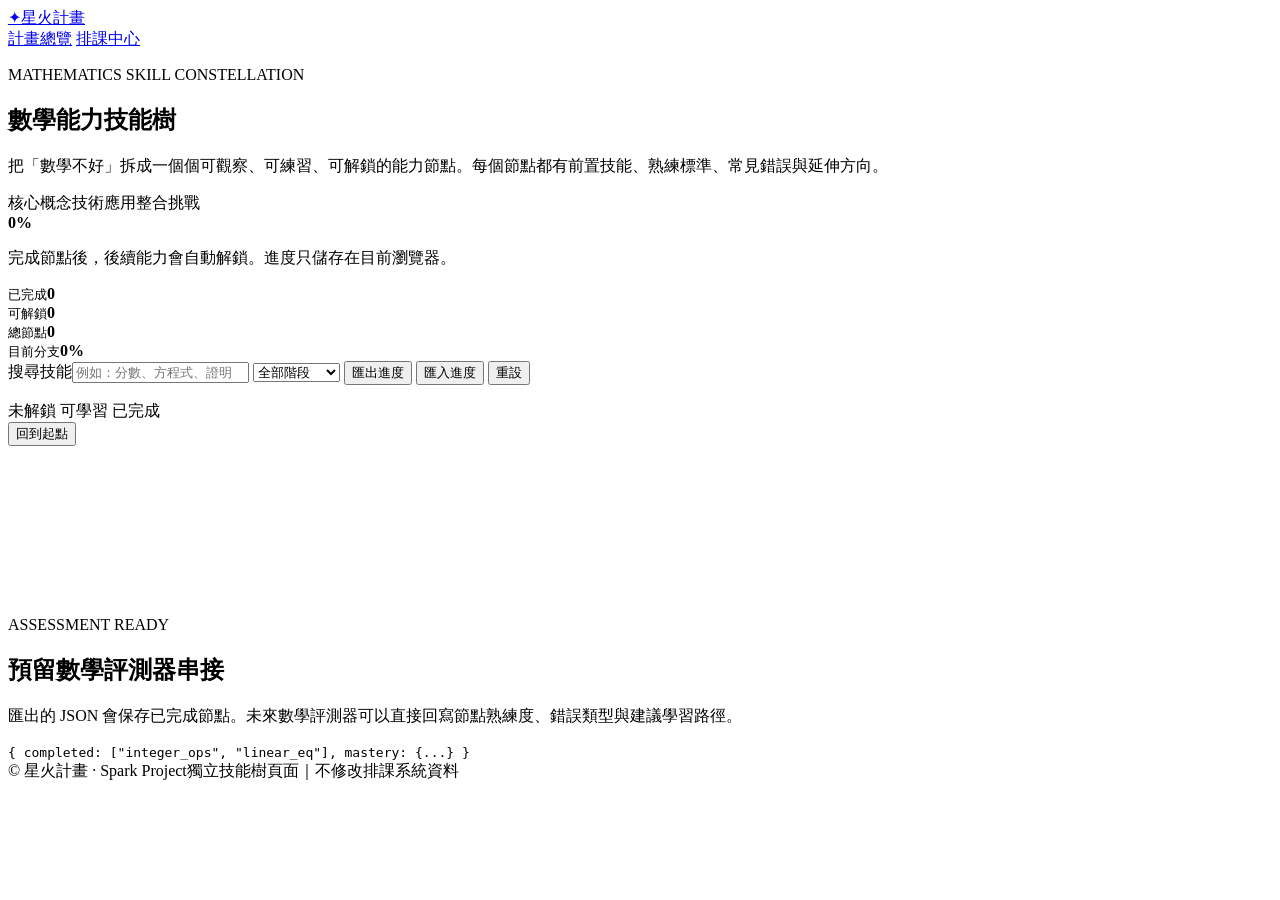
==== math-tree/index.html @ f51cfc93 "Add standalone mathematics skill tree page" ====
<!doctype html>
<html lang="zh-Hant">
<head>
  <meta charset="utf-8">
  <meta name="viewport" content="width=device-width,initial-scale=1,viewport-fit=cover">
  <meta name="theme-color" content="#070a19">
  <meta name="description" content="星火計畫數學能力技能樹：探索、解鎖並記錄每一項數學細能力。">
  <title>數學能力技能樹｜星火計畫</title>
  <link rel="stylesheet" href="./skill-tree.css">
</head>
<body>
  <div class="stars" aria-hidden="true"></div>
  <header>
    <a class="brand" href="../plans/"><span class="brand-mark">✦</span><span>星火計畫</span></a>
    <nav>
      <a href="../plans/">計畫總覽</a>
      <a href="../" target="_blank" rel="noopener">排課中心</a>
    </nav>
  </header>

  <main>
    <section class="hero">
      <div>
        <p class="eyebrow">MATHEMATICS SKILL CONSTELLATION</p>
        <h1>數學能力技能樹</h1>
        <p class="lead">把「數學不好」拆成一個個可觀察、可練習、可解鎖的能力節點。每個節點都有前置技能、熟練標準、常見錯誤與延伸方向。</p>
        <div class="legend" aria-label="技能節點類型">
          <span data-type="core">核心</span><span data-type="concept">概念</span><span data-type="technique">技術</span><span data-type="application">應用</span><span data-type="boss">整合挑戰</span>
        </div>
      </div>
      <aside class="hero-panel">
        <div class="orb"><i></i><i></i><strong id="heroProgress">0%</strong></div>
        <p>完成節點後，後續能力會自動解鎖。進度只儲存在目前瀏覽器。</p>
      </aside>
    </section>

    <section class="dashboard" aria-label="技能樹控制面板">
      <div class="stats">
        <article><small>已完成</small><strong id="doneCount">0</strong></article>
        <article><small>可解鎖</small><strong id="openCount">0</strong></article>
        <article><small>總節點</small><strong id="totalCount">0</strong></article>
        <article><small>目前分支</small><strong id="branchProgress">0%</strong></article>
      </div>
      <div class="controls">
        <label class="search"><span>搜尋技能</span><input id="searchInput" type="search" placeholder="例如：分數、方程式、證明、機率"></label>
        <select id="gradeFilter" aria-label="學習階段篩選">
          <option value="all">全部階段</option>
          <option value="小學">小學基礎</option>
          <option value="國中">國中</option>
          <option value="高中">高中</option>
          <option value="競賽">競賽與進階</option>
        </select>
        <button id="exportBtn" type="button">匯出進度</button>
        <button id="importBtn" type="button">匯入進度</button>
        <input id="importFile" type="file" accept="application/json" hidden>
        <button id="resetBtn" class="danger" type="button">重設</button>
      </div>
    </section>

    <section class="branch-nav-wrap">
      <div id="branchNav" class="branch-nav" role="tablist" aria-label="數學技能分支"></div>
      <p id="branchSummary" class="branch-summary"></p>
    </section>

    <section class="tree-shell">
      <div class="tree-toolbar">
        <div><span class="status-dot locked"></span>未解鎖 <span class="status-dot open"></span>可學習 <span class="status-dot complete"></span>已完成</div>
        <button id="centerTree" type="button">回到起點</button>
      </div>
      <div id="treeViewport" class="tree-viewport" tabindex="0" aria-label="可水平捲動的數學技能樹">
        <div id="treeSurface" class="tree-surface">
          <svg id="connections" aria-hidden="true"></svg>
          <div id="treeGrid" class="tree-grid"></div>
        </div>
      </div>
    </section>

    <section class="integration-note">
      <div>
        <p class="eyebrow">ASSESSMENT READY</p>
        <h2>預留數學評測器串接</h2>
        <p>匯出的 JSON 會保存已完成節點。未來數學評測器可以直接回寫節點熟練度、錯誤類型與建議學習路徑。</p>
      </div>
      <code>{ completed: ["integer_ops", "linear_eq"], mastery: {...} }</code>
    </section>
  </main>

  <dialog id="skillDialog">
    <form method="dialog" class="dialog-card">
      <button class="dialog-close" value="cancel" aria-label="關閉">✕</button>
      <div class="dialog-head">
        <span id="dialogIcon" class="skill-glyph"></span>
        <div><p id="dialogMeta" class="eyebrow"></p><h2 id="dialogTitle"></h2><p id="dialogDesc"></p></div>
      </div>
      <div class="dialog-grid">
        <section><h3>熟練標準</h3><ul id="masteryList"></ul></section>
        <section><h3>常見卡點</h3><ul id="errorList"></ul></section>
        <section><h3>前置節點</h3><div id="prereqList" class="chip-list"></div></section>
        <section><h3>解鎖後續</h3><div id="unlockList" class="chip-list"></div></section>
      </div>
      <div class="example-box"><small>範例任務</small><strong id="exampleText"></strong></div>
      <div class="dialog-actions">
        <span id="lockMessage"></span>
        <button id="completeBtn" type="button">標記為已完成</button>
      </div>
    </form>
  </dialog>

  <footer><span>© 星火計畫 · Spark Project</span><span>獨立技能樹頁面｜不修改排課系統資料</span></footer>
  <script src="./skill-tree.js"></script>
</body>
</html>
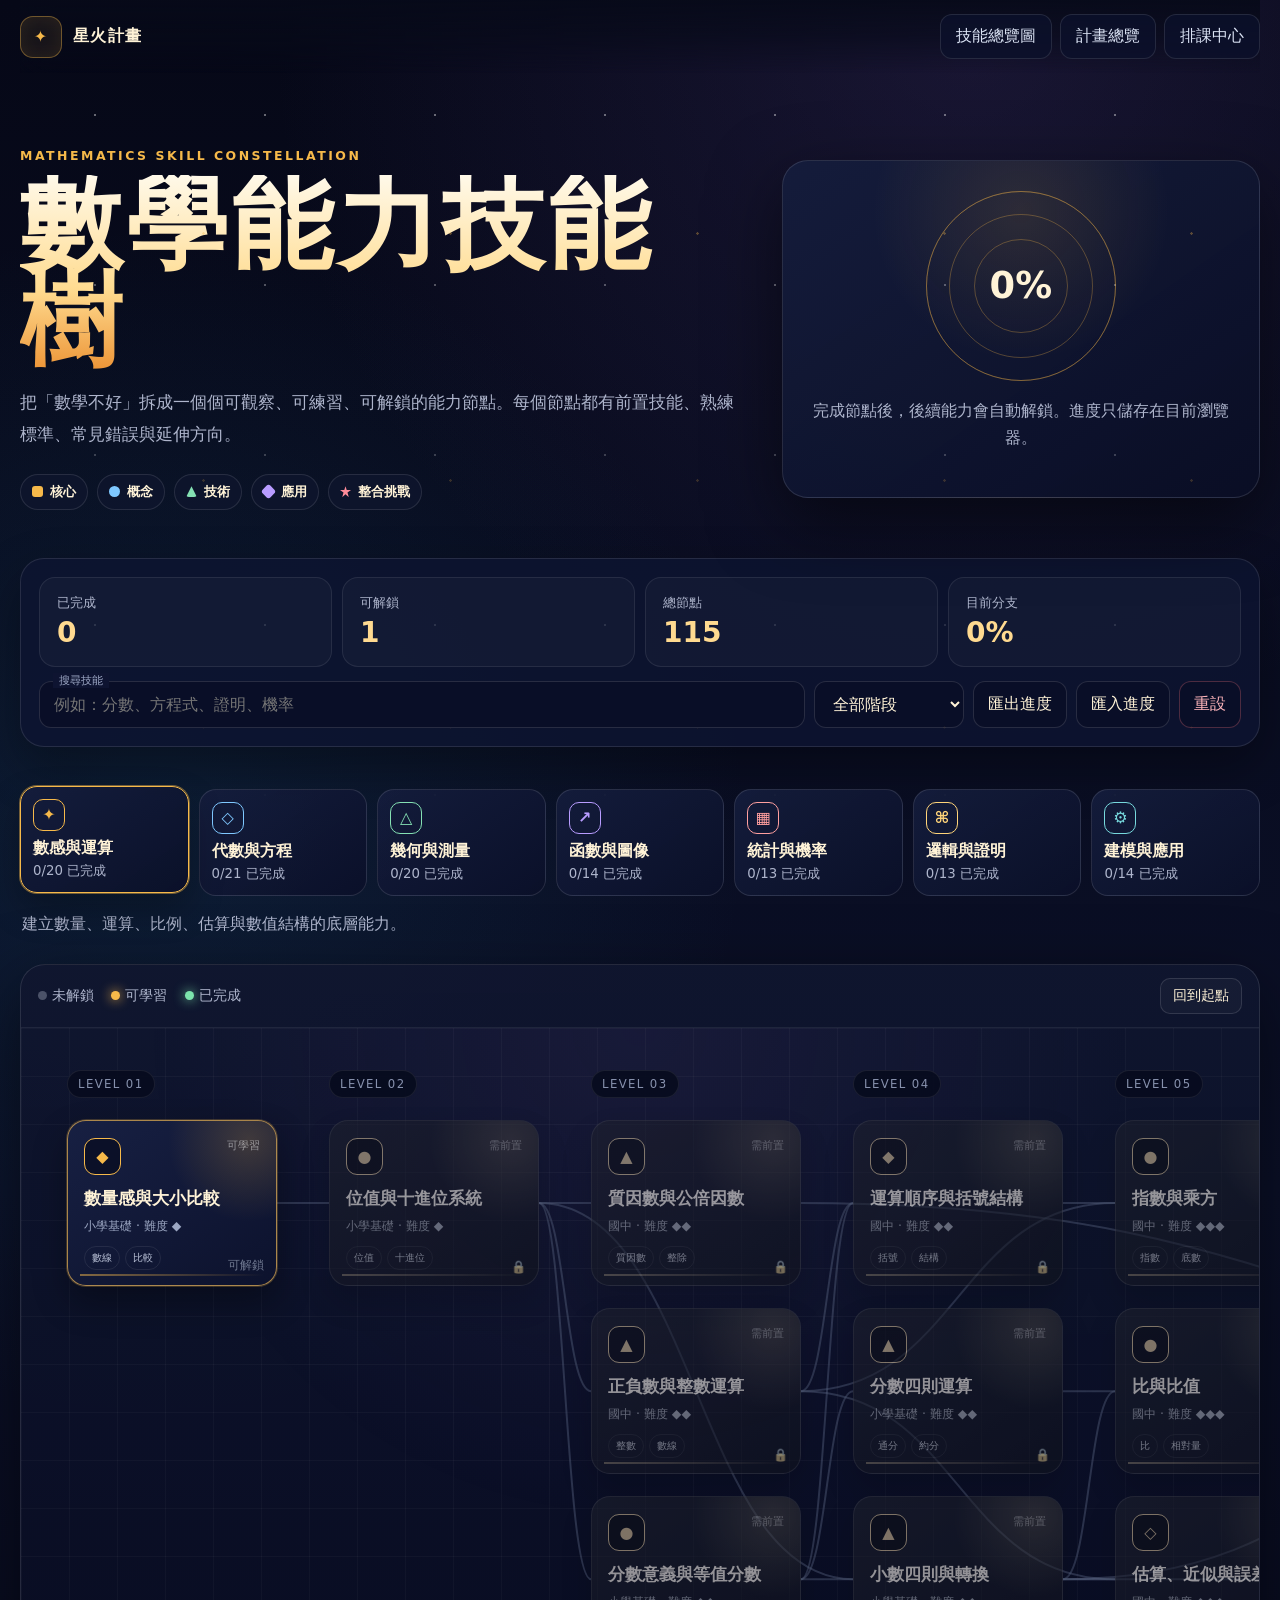
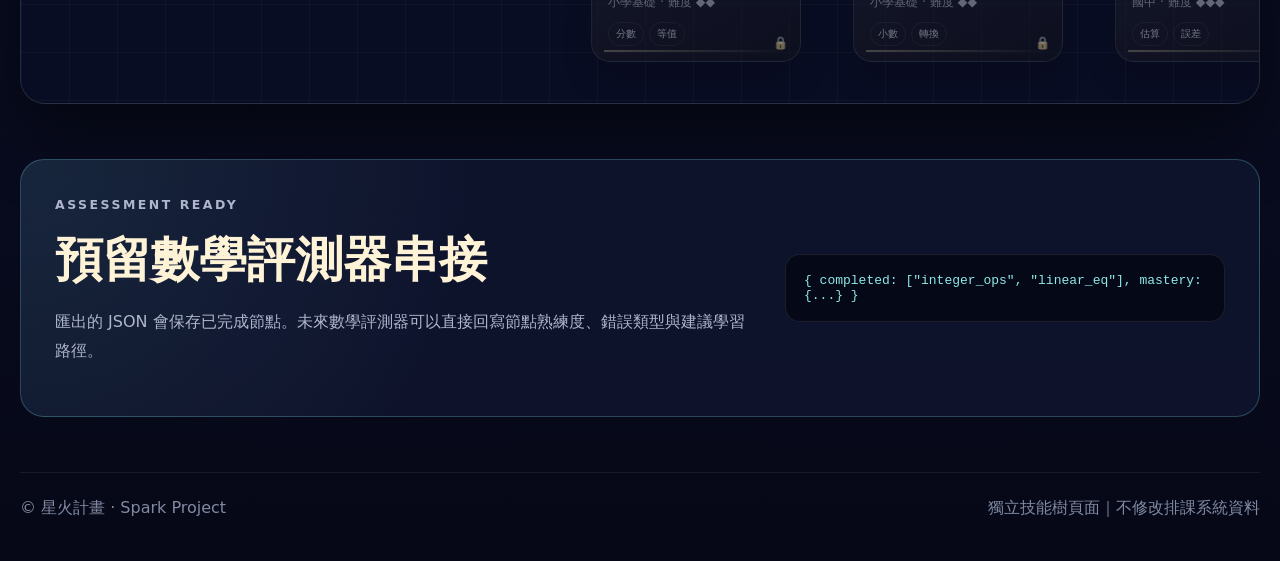
==== commit ce84ba5b: "Link mathematics skill overview from interactive tree" ====
--- a/math-tree/index.html
+++ b/math-tree/index.html
@@ -13,6 +13,7 @@
   <header>
     <a class="brand" href="../plans/"><span class="brand-mark">✦</span><span>星火計畫</span></a>
     <nav>
+      <a href="./overview.html">技能總覽圖</a>
       <a href="../plans/">計畫總覽</a>
       <a href="../" target="_blank" rel="noopener">排課中心</a>
     </nav>
--- a/math-tree/skill-tree.css
+++ b/math-tree/skill-tree.css
@@ -0,0 +1 @@
+:root{--bg:#070a19;--panel:#10162f;--panel2:#151d3d;--cream:#fff3d7;--muted:#aeb5cc;--gold:#f6b94a;--line:#ffffff1b;--danger:#ff7c86;--shadow:0 24px 70px #0008}*{box-sizing:border-box}html{scroll-behavior:smooth}body{margin:0;color:var(--cream);background:radial-gradient(circle at 76% 2%,#4c3a7c44,transparent 30%),radial-gradient(circle at 12% 38%,#1d6a8d2b,transparent 34%),linear-gradient(#060817,#0b1028 55%,#060817);font-family:"PingFang TC","Microsoft JhengHei",system-ui,sans-serif;min-height:100vh}.stars{position:fixed;inset:0;pointer-events:none;opacity:.45;background-image:radial-gradient(circle,#fff 0 1px,transparent 1.5px),radial-gradient(circle,#f6b94a 0 1px,transparent 1.5px);background-size:170px 170px,247px 247px;background-position:10px 30px,80px 110px;mask-image:linear-gradient(#000,transparent 93%)}button,input,select{font:inherit}button,a{transition:.2s}button{cursor:pointer}a{color:inherit}header,main,footer{width:min(1240px,calc(100% - 28px));margin:auto}header{position:sticky;top:0;z-index:50;display:flex;align-items:center;justify-content:space-between;padding:14px 0;background:linear-gradient(#070a19ee,#070a1999,transparent);backdrop-filter:blur(18px)}.brand{display:flex;align-items:center;gap:11px;text-decoration:none;font-weight:900;letter-spacing:.08em}.brand-mark{display:grid;place-items:center;width:42px;height:42px;border:1px solid #f6b94a66;border-radius:13px;color:var(--gold);background:#f6b94a12;box-shadow:inset 0 0 20px #f6b94a16}nav{display:flex;gap:8px}nav a{padding:11px 15px;border:1px solid var(--line);border-radius:12px;background:#0c112bd6;text-decoration:none;color:#dce4f5}nav a:hover{border-color:#f6b94a88;transform:translateY(-2px)}.hero{display:grid;grid-template-columns:1.2fr .8fr;gap:44px;align-items:center;padding:75px 0 48px}.eyebrow{margin:0 0 12px;color:var(--gold);font-weight:900;font-size:.78rem;letter-spacing:.2em}.hero h1{margin:0;font-size:clamp(3.1rem,8vw,6.7rem);line-height:.95;letter-spacing:.035em;background:linear-gradient(#fff9e9,#ffdc91 58%,#ed9537);background-clip:text;color:transparent}.lead{max-width:780px;color:var(--muted);line-height:1.85;font-size:1.08rem}.legend{display:flex;flex-wrap:wrap;gap:9px;margin-top:23px}.legend span{display:inline-flex;align-items:center;gap:7px;padding:8px 11px;border:1px solid var(--line);border-radius:99px;background:#10162fbd;font-size:.84rem;font-weight:800}.legend span:before{content:"";width:11px;height:11px;border-radius:3px;background:#fff}.legend [data-type=core]:before{background:#f6b94a}.legend [data-type=concept]:before{background:#7fc8ff;border-radius:50%}.legend [data-type=technique]:before{background:#84e0b3;clip-path:polygon(50% 0,100% 100%,0 100%)}.legend [data-type=application]:before{background:#b89cff;transform:rotate(45deg)}.legend [data-type=boss]:before{background:#ff8d9a;clip-path:polygon(50% 0,61% 35%,100% 35%,68% 57%,80% 100%,50% 73%,20% 100%,32% 57%,0 35%,39% 35%)}.hero-panel{display:grid;place-items:center;padding:30px;border:1px solid #ffffff1e;border-radius:26px;background:radial-gradient(circle at 50% 15%,#f6b94a1f,transparent 40%),linear-gradient(145deg,#151d3dea,#0a0e25f5);box-shadow:var(--shadow);text-align:center}.hero-panel p{color:var(--muted);line-height:1.7}.orb{position:relative;width:190px;aspect-ratio:1;display:grid;place-items:center}.orb:before,.orb:after,.orb i{content:"";position:absolute;inset:0;border:1px solid #f6b94a4b;border-radius:50%;animation:spin 24s linear infinite}.orb:after{inset:23px;animation-direction:reverse;animation-duration:17s}.orb i:first-child{inset:48px;animation-duration:12s}.orb i:last-child{inset:72px;background:radial-gradient(circle,#f6b94a44,transparent 65%);border-color:#f6b94a66}.orb strong{position:relative;z-index:2;font-size:2.3rem}@keyframes spin{to{transform:rotate(360deg)}}.dashboard{display:grid;grid-template-columns:1fr;gap:14px;padding:18px;border:1px solid var(--line);border-radius:24px;background:#0e1431d9;box-shadow:0 20px 50px #0005}.stats{display:grid;grid-template-columns:repeat(4,1fr);gap:10px}.stats article{padding:17px;border:1px solid #ffffff16;border-radius:16px;background:#ffffff07}.stats small{display:block;color:var(--muted);font-size:.8rem}.stats strong{display:block;margin-top:4px;font-size:1.75rem;color:#ffda90}.controls{display:grid;grid-template-columns:minmax(260px,1fr) 150px auto auto auto;gap:9px}.controls input,.controls select,.controls button{min-height:47px;border:1px solid #ffffff20;border-radius:12px;background:#090e27;color:var(--cream);padding:0 14px}.controls button:hover{border-color:#f6b94a88;transform:translateY(-1px)}.controls .danger{color:#ffb6bc;border-color:#ff7c8645}.search{position:relative}.search span{position:absolute;left:14px;top:-8px;padding:0 6px;background:#0e1431;color:#9ca7c4;font-size:.7rem}.search input{width:100%}.branch-nav-wrap{padding:42px 0 12px}.branch-nav{display:grid;grid-template-columns:repeat(7,minmax(120px,1fr));gap:10px}.branch-nav button{min-height:88px;padding:12px;border:1px solid #ffffff1d;border-radius:17px;background:linear-gradient(145deg,#151d3de8,#0b1029ee);color:var(--cream);text-align:left}.branch-nav button b{display:grid;place-items:center;width:32px;height:32px;border:1px solid currentColor;border-radius:10px;margin-bottom:7px;color:var(--branch-color)}.branch-nav button small{display:block;color:var(--muted);margin-top:3px}.branch-nav button.active,.branch-nav button:hover{border-color:var(--branch-color);box-shadow:0 0 0 1px color-mix(in srgb,var(--branch-color) 45%,transparent),0 16px 34px #0004;transform:translateY(-3px)}.branch-summary{color:var(--muted);line-height:1.75;margin:14px 2px 0}.tree-shell{margin-top:14px;border:1px solid #ffffff1d;border-radius:25px;background:linear-gradient(180deg,#10162fe8,#090d23f5);overflow:hidden;box-shadow:var(--shadow)}.tree-toolbar{display:flex;justify-content:space-between;align-items:center;padding:13px 17px;border-bottom:1px solid #ffffff12;color:var(--muted);font-size:.85rem}.tree-toolbar button{padding:8px 12px;border:1px solid #ffffff20;border-radius:10px;background:#ffffff08;color:var(--cream)}.status-dot{display:inline-block;width:9px;height:9px;border-radius:50%;margin:0 5px 0 13px}.status-dot:first-child{margin-left:0}.status-dot.locked{background:#4b5268}.status-dot.open{background:#f6b94a;box-shadow:0 0 12px #f6b94a}.status-dot.complete{background:#7ce4ac;box-shadow:0 0 12px #7ce4ac}.tree-viewport{overflow:auto;min-height:620px;max-height:75vh;scrollbar-color:#526080 #0a0e25;scrollbar-width:thin}.tree-surface{position:relative;min-height:620px;padding:42px 46px 80px;background-image:linear-gradient(#ffffff08 1px,transparent 1px),linear-gradient(90deg,#ffffff08 1px,transparent 1px),radial-gradient(circle at 50% 0,#4d3a7828,transparent 45%);background-size:48px 48px,48px 48px,auto}.tree-grid{position:relative;z-index:2;display:grid;grid-template-columns:repeat(var(--level-count),210px);gap:52px;align-items:start;min-width:max-content}.level-column{display:flex;flex-direction:column;gap:22px}.level-label{position:sticky;top:0;z-index:3;width:max-content;padding:6px 10px;border:1px solid #ffffff14;border-radius:99px;background:#070b1ee8;color:#8791ad;font-size:.73rem;letter-spacing:.12em}.skill-node{position:relative;min-height:142px;padding:17px 16px 15px;border:1px solid #ffffff20;border-radius:19px;background:linear-gradient(145deg,#182143f4,#0d132ef4);color:var(--cream);text-align:left;box-shadow:0 16px 32px #0004;overflow:hidden}.skill-node:before{content:"";position:absolute;inset:0;background:radial-gradient(circle at 87% 12%,var(--branch-color-fade),transparent 35%);pointer-events:none}.skill-node:after{content:"";position:absolute;inset:auto 12px 9px;height:2px;background:linear-gradient(90deg,var(--branch-color),transparent);opacity:.5}.skill-node:hover{transform:translateY(-4px);border-color:var(--branch-color)}.skill-node.locked{filter:saturate(.35);opacity:.58}.skill-node.open{border-color:color-mix(in srgb,var(--branch-color) 62%,#ffffff22);box-shadow:0 0 0 1px color-mix(in srgb,var(--branch-color) 22%,transparent),0 16px 35px #0005}.skill-node.complete{border-color:#7ce4ac;background:linear-gradient(145deg,#163c3bf2,#0c292cf2);box-shadow:0 0 25px #43d8982e,0 16px 35px #0005}.skill-node.highlight{outline:2px solid #fff3b4;outline-offset:3px}.node-top{display:flex;align-items:flex-start;justify-content:space-between;gap:12px}.node-glyph{display:grid;place-items:center;width:37px;height:37px;border:1px solid var(--branch-color);border-radius:11px;color:var(--branch-color);font-weight:900;background:#080c20b8}.node-state{font-size:.7rem;color:#8791ad}.skill-node.complete .node-state{color:#a9f4cb}.skill-node h3{position:relative;margin:13px 0 7px;font-size:1.04rem}.skill-node p{position:relative;margin:0;color:#9ca7c3;font-size:.78rem;line-height:1.45}.node-tags{position:relative;display:flex;gap:5px;flex-wrap:wrap;margin-top:11px}.node-tags span{padding:4px 7px;border:1px solid #ffffff14;border-radius:99px;color:#bbc3d8;font-size:.65rem}.node-lock{position:absolute;right:12px;bottom:11px;color:#6f7890;font-size:.76rem}.skill-node.complete .node-lock{color:#8ceeb7}#connections{position:absolute;inset:0;z-index:1;pointer-events:none;overflow:visible}.connection{fill:none;stroke:#56617d;stroke-width:2;opacity:.45}.connection.active{stroke:var(--branch-color);opacity:.78;filter:drop-shadow(0 0 5px var(--branch-color))}.connection.complete{stroke:#6bdca2;opacity:.9;filter:drop-shadow(0 0 5px #6bdca2)}.integration-note{display:grid;grid-template-columns:1fr auto;gap:30px;align-items:center;margin:55px 0;padding:34px;border:1px solid #77d9dd44;border-radius:24px;background:radial-gradient(circle at 0 0,#77d9dd19,transparent 36%),#10162fd9}.integration-note h2{font-size:clamp(1.8rem,4vw,3rem);margin:0}.integration-note p{color:var(--muted);line-height:1.8}.integration-note code{max-width:440px;padding:18px;border:1px solid #ffffff17;border-radius:15px;background:#050817;color:#8ee8e7;white-space:pre-wrap}dialog{width:min(900px,calc(100% - 22px));max-height:90vh;padding:0;border:1px solid #ffffff27;border-radius:24px;background:#0b1028;color:var(--cream);box-shadow:0 40px 120px #000d}dialog::backdrop{background:#02040dda;backdrop-filter:blur(7px)}.dialog-card{position:relative;padding:30px;overflow:auto;max-height:90vh}.dialog-close{position:absolute;right:16px;top:16px;width:42px;height:42px;border:1px solid #ffffff20;border-radius:50%;background:#ffffff08;color:var(--cream)}.dialog-head{display:grid;grid-template-columns:auto 1fr;gap:18px;padding-right:45px}.skill-glyph{display:grid;place-items:center;width:74px;height:74px;border:1px solid var(--dialog-color,#f6b94a);border-radius:20px;color:var(--dialog-color,#f6b94a);font-size:2rem;background:color-mix(in srgb,var(--dialog-color,#f6b94a) 12%,transparent)}.dialog-head h2{margin:0;font-size:clamp(1.8rem,4vw,2.8rem)}.dialog-head p:last-child{color:var(--muted);line-height:1.75}.dialog-grid{display:grid;grid-template-columns:1fr 1fr;gap:13px;margin-top:23px}.dialog-grid section{padding:17px;border:1px solid #ffffff16;border-radius:16px;background:#ffffff07}.dialog-grid h3{margin:0 0 10px;font-size:1rem;color:#ffdb93}.dialog-grid ul{margin:0;padding-left:1.15rem;color:#b9c1d4;line-height:1.7}.chip-list{display:flex;flex-wrap:wrap;gap:7px}.chip-list button,.chip-list span{padding:7px 9px;border:1px solid #ffffff1c;border-radius:10px;background:#0b1029;color:#c8d0e2;font-size:.76rem}.chip-list button:hover{border-color:#f6b94a}.example-box{margin-top:13px;padding:17px;border:1px solid #f6b94a33;border-radius:16px;background:#f6b94a0b}.example-box small{display:block;color:#d9aa5d}.example-box strong{display:block;margin-top:5px;line-height:1.6}.dialog-actions{display:flex;align-items:center;justify-content:space-between;gap:15px;margin-top:18px}.dialog-actions span{color:#aab3c8;font-size:.83rem}.dialog-actions button{min-height:48px;padding:0 19px;border:1px solid #f6b94a;border-radius:13px;background:linear-gradient(135deg,#ffdc92,#ed9537);color:#1a1220;font-weight:900}.dialog-actions button[disabled]{filter:grayscale(1);opacity:.5;cursor:not-allowed}footer{display:flex;justify-content:space-between;gap:20px;padding:25px 0 42px;border-top:1px solid #ffffff12;color:#818aa2}@media(max-width:980px){.hero{grid-template-columns:1fr}.hero-panel{grid-template-columns:auto 1fr;text-align:left}.branch-nav{grid-template-columns:repeat(4,1fr)}.controls{grid-template-columns:1fr 1fr 1fr}.controls .search{grid-column:1/-1}.stats{grid-template-columns:repeat(2,1fr)}.integration-note{grid-template-columns:1fr}.integration-note code{max-width:none}}@media(max-width:640px){header,main,footer{width:calc(100% - 18px)}nav a:first-child{display:none}.hero{padding-top:40px}.hero-panel{grid-template-columns:1fr;text-align:center}.branch-nav{display:flex;overflow-x:auto;padding-bottom:5px}.branch-nav button{min-width:150px}.controls{grid-template-columns:1fr 1fr}.controls .search,.controls select{grid-column:1/-1}.tree-surface{padding:30px 28px 70px}.dialog-card{padding:23px}.dialog-head{grid-template-columns:1fr}.dialog-grid{grid-template-columns:1fr}.dialog-actions{align-items:stretch;flex-direction:column}.dialog-actions button{width:100%}footer{flex-direction:column}.integration-note{padding:24px}}@media(prefers-reduced-motion:reduce){*{scroll-behavior:auto!important;animation-duration:.01ms!important;transition-duration:.01ms!important}}
